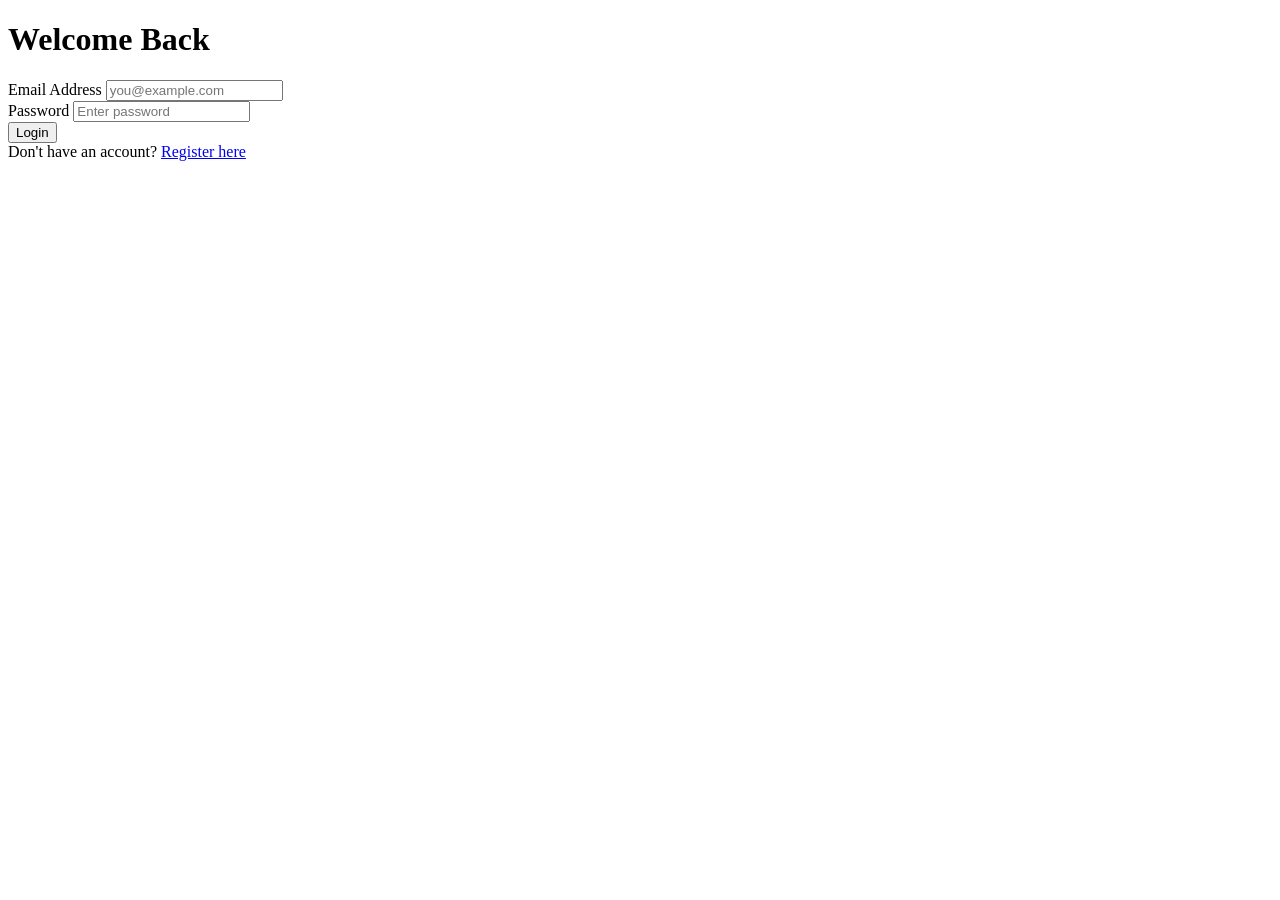
==== index.html @ 09dcbc29 "Add files via upload" ====
<!DOCTYPE html>
<html lang="en">
<head>
  <meta charset="UTF-8">
  <meta name="viewport" content="width=device-width, initial-scale=1.0">
  <title>Login - SecureBank</title>
  <link rel="stylesheet" href="css/style.css">
</head>
<body>

  <div class="container">
    <h1>Welcome Back</h1>
    <form id="loginForm" onsubmit="handleLogin(event)">
      <div class="form-group">
        <label for="loginEmail">Email Address</label>
        <input type="email" id="loginEmail" placeholder="you@example.com" required>
      </div>
      <div class="form-group">
        <label for="loginPassword">Password</label>
        <input type="password" id="loginPassword" placeholder="Enter password" required>
      </div>
      <div id="loginError" class="error-text"></div>
      <button type="submit">Login</button>
    </form>
    <div class="form-footer">
      Don't have an account? <a href="register.html">Register here</a>
    </div>
  </div>

  <script src="js/storage.js"></script>
  <script src="js/auth.js"></script>
</body>
</html>
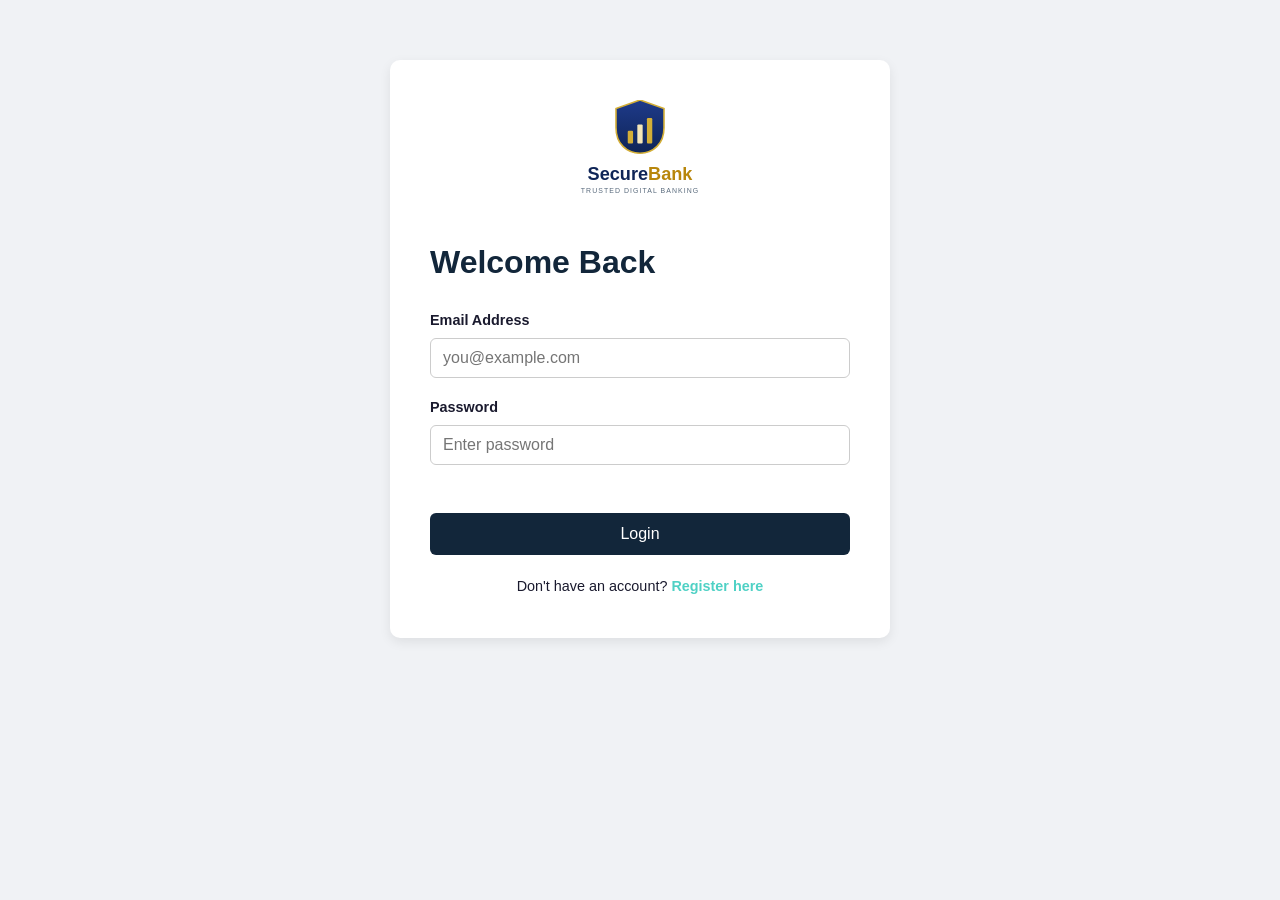
==== commit e02050c3: "Add files via upload" ====
--- a/index.html
+++ b/index.html
@@ -5,10 +5,12 @@
   <meta name="viewport" content="width=device-width, initial-scale=1.0">
   <title>Login - SecureBank</title>
   <link rel="stylesheet" href="css/style.css">
+  <link rel="icon" type="image/svg+xml" href="assets/favicon.svg">
 </head>
 <body>
 
   <div class="container">
+    <img src="assets/logo-login.svg" alt="SecureBank" style="width: 160px; display: block; margin: 0 auto 20px;">
     <h1>Welcome Back</h1>
     <form id="loginForm" onsubmit="handleLogin(event)">
       <div class="form-group">
--- a/css/style.css
+++ b/css/style.css
@@ -0,0 +1,344 @@
+/* style.css - Banking System */
+
+* {
+  margin: 0;
+  padding: 0;
+  box-sizing: border-box;
+}
+
+body {
+  font-family: 'Segoe UI', Arial, sans-serif;
+  background-color: #f0f2f5;
+  color: #1a1a2e;
+  line-height: 1.6;
+}
+
+a {
+  text-decoration: none;
+  color: inherit;
+}
+
+/* ---------- NAVBAR ---------- */
+
+.navbar {
+  background-color: #12263a;
+  color: white;
+  padding: 15px 30px;
+  display: flex;
+  justify-content: space-between;
+  align-items: center;
+}
+
+.navbar .logo {
+  font-size: 1.4rem;
+  font-weight: bold;
+  color: #4fd1c5;
+}
+
+.navbar .nav-links {
+  display: flex;
+  gap: 20px;
+  align-items: center;
+}
+
+.navbar .nav-links a,
+.navbar .nav-links button {
+  color: white;
+  background: none;
+  border: none;
+  font-size: 1rem;
+  cursor: pointer;
+}
+
+.navbar .nav-links a:hover,
+.navbar .nav-links button:hover {
+  color: #4fd1c5;
+}
+
+.btn-logout {
+  background-color: #e63946 !important;
+  padding: 8px 16px;
+  border-radius: 5px;
+}
+
+/* ---------- CONTAINERS ---------- */
+
+.container {
+  max-width: 500px;
+  margin: 60px auto;
+  background: white;
+  padding: 40px;
+  border-radius: 10px;
+  box-shadow: 0 4px 12px rgba(0,0,0,0.08);
+}
+
+.dashboard-container {
+  max-width: 900px;
+  margin: 40px auto;
+  padding: 0 20px;
+}
+
+h1, h2 {
+  margin-bottom: 20px;
+  color: #12263a;
+}
+
+/* ---------- FORMS ---------- */
+
+.form-group {
+  margin-bottom: 18px;
+}
+
+label {
+  display: block;
+  margin-bottom: 6px;
+  font-weight: 600;
+  font-size: 0.9rem;
+}
+
+input {
+  width: 100%;
+  padding: 10px 12px;
+  border: 1px solid #ccc;
+  border-radius: 6px;
+  font-size: 1rem;
+}
+
+input:focus {
+  outline: none;
+  border-color: #4fd1c5;
+}
+
+button[type="submit"], .btn-primary {
+  width: 100%;
+  padding: 12px;
+  background-color: #12263a;
+  color: white;
+  border: none;
+  border-radius: 6px;
+  font-size: 1rem;
+  cursor: pointer;
+  margin-top: 10px;
+}
+
+button[type="submit"]:hover, .btn-primary:hover {
+  background-color: #1e3a5f;
+}
+
+.form-footer {
+  text-align: center;
+  margin-top: 20px;
+  font-size: 0.9rem;
+}
+
+.form-footer a {
+  color: #4fd1c5;
+  font-weight: 600;
+}
+
+.error-text {
+  color: #e63946;
+  font-size: 0.9rem;
+  margin-top: 10px;
+  min-height: 20px;
+}
+
+/* ---------- MESSAGES ---------- */
+
+.message {
+  margin-top: 15px;
+  padding: 10px;
+  border-radius: 6px;
+  font-size: 0.9rem;
+}
+
+.message.success {
+  background-color: #d4edda;
+  color: #155724;
+}
+
+.message.error {
+  background-color: #f8d7da;
+  color: #721c24;
+}
+
+/* ---------- DASHBOARD CARDS ---------- */
+
+.card {
+  background: white;
+  padding: 25px;
+  border-radius: 10px;
+  box-shadow: 0 4px 12px rgba(0,0,0,0.06);
+  margin-bottom: 20px;
+}
+
+.balance-card {
+  background: linear-gradient(135deg, #12263a, #1e3a5f);
+  color: white;
+}
+
+.balance-card .balance-amount {
+  font-size: 2.2rem;
+  font-weight: bold;
+  color: #4fd1c5;
+}
+
+.account-info p {
+  margin-bottom: 8px;
+}
+
+.quick-actions {
+  display: flex;
+  gap: 15px;
+  flex-wrap: wrap;
+  margin-bottom: 20px;
+}
+
+.quick-actions a {
+  flex: 1;
+  min-width: 150px;
+  text-align: center;
+  background-color: #4fd1c5;
+  color: #12263a;
+  padding: 15px;
+  border-radius: 8px;
+  font-weight: 600;
+}
+
+.quick-actions a:hover {
+  background-color: #38b2ac;
+}
+
+/* ---------- TRANSACTION LISTS ---------- */
+
+.txn-item {
+  list-style: none;
+  display: flex;
+  justify-content: space-between;
+  padding: 10px 0;
+  border-bottom: 1px solid #eee;
+  font-size: 0.9rem;
+}
+
+.txn-item:last-child {
+  border-bottom: none;
+}
+
+.txn-type {
+  font-weight: 600;
+}
+
+.txn-deposit .txn-type, .txn-transfer-in .txn-type { color: #2e7d32; }
+.txn-withdraw .txn-type, .txn-transfer-out .txn-type { color: #c62828; }
+
+.empty {
+  text-align: center;
+  color: #888;
+  padding: 20px 0;
+  list-style: none;
+}
+
+/* ---------- TABS (Transactions page) ---------- */
+
+.tabs {
+  display: flex;
+  gap: 10px;
+  margin-bottom: 20px;
+}
+
+.tab-btn {
+  flex: 1;
+  padding: 12px;
+  background: #e0e0e0;
+  border: none;
+  border-radius: 6px;
+  cursor: pointer;
+  font-weight: 600;
+}
+
+.tab-btn.active {
+  background-color: #12263a;
+  color: white;
+}
+
+.tab-content {
+  display: none;
+}
+
+.tab-content.active {
+  display: block;
+}
+
+.current-balance-note {
+  background: #e8f4fd;
+  padding: 12px;
+  border-radius: 6px;
+  margin-bottom: 20px;
+  font-size: 0.95rem;
+}
+
+/* ---------- HISTORY TABLE ---------- */
+
+table {
+  width: 100%;
+  border-collapse: collapse;
+  background: white;
+  border-radius: 8px;
+  overflow: hidden;
+}
+
+thead {
+  background-color: #12263a;
+  color: white;
+}
+
+th, td {
+  padding: 12px 15px;
+  text-align: left;
+}
+
+tbody tr:nth-child(even) {
+  background-color: #f7f9fb;
+}
+
+.filter-bar {
+  margin-bottom: 15px;
+  display: flex;
+  align-items: center;
+  gap: 10px;
+}
+
+.filter-bar select {
+  padding: 8px 12px;
+  border-radius: 6px;
+  border: 1px solid #ccc;
+}
+
+.badge {
+  padding: 4px 10px;
+  border-radius: 20px;
+  font-size: 0.75rem;
+  font-weight: 600;
+  color: white;
+}
+
+.badge-deposit, .badge-transfer-in { background-color: #2e7d32; }
+.badge-withdraw, .badge-transfer-out { background-color: #c62828; }
+
+/* ---------- RESPONSIVE ---------- */
+
+@media (max-width: 600px) {
+  .container {
+    margin: 20px;
+    padding: 25px;
+  }
+
+  .quick-actions {
+    flex-direction: column;
+  }
+
+  .navbar {
+    flex-direction: column;
+    gap: 10px;
+  }
+}
